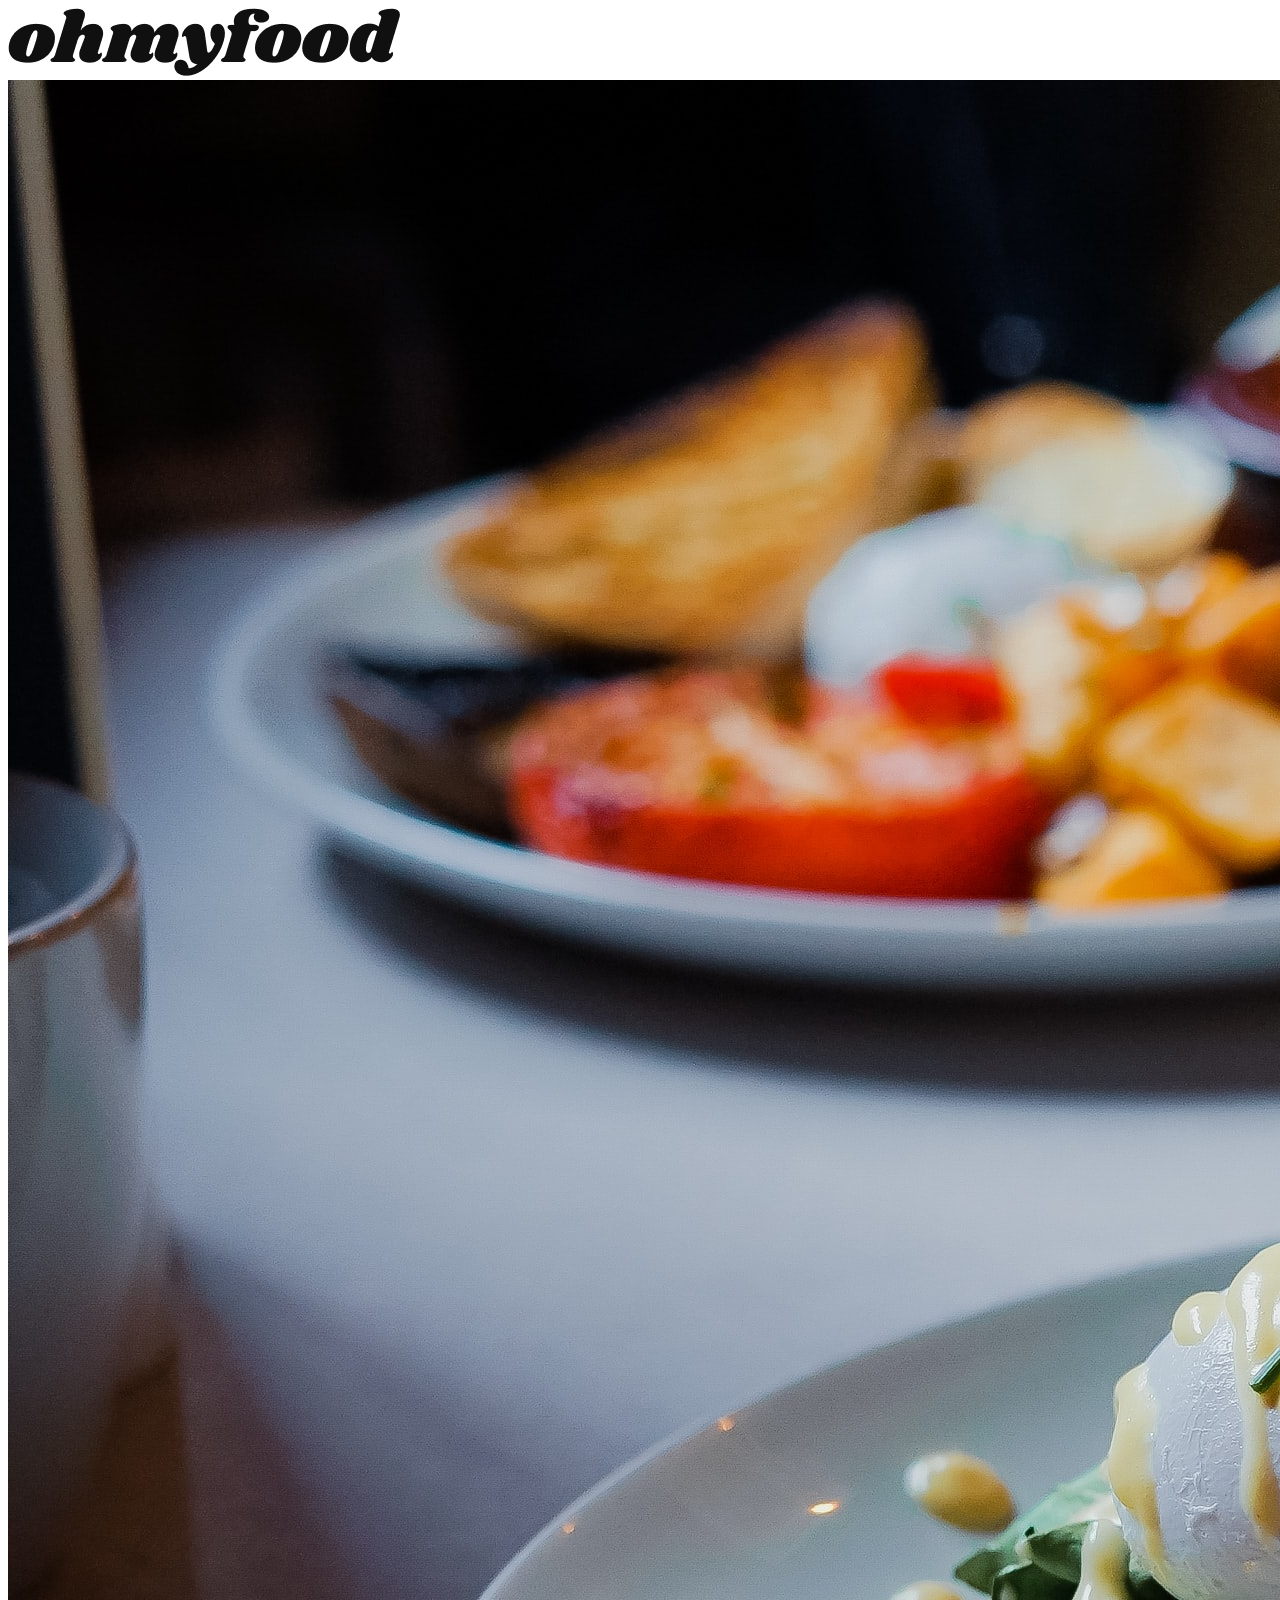
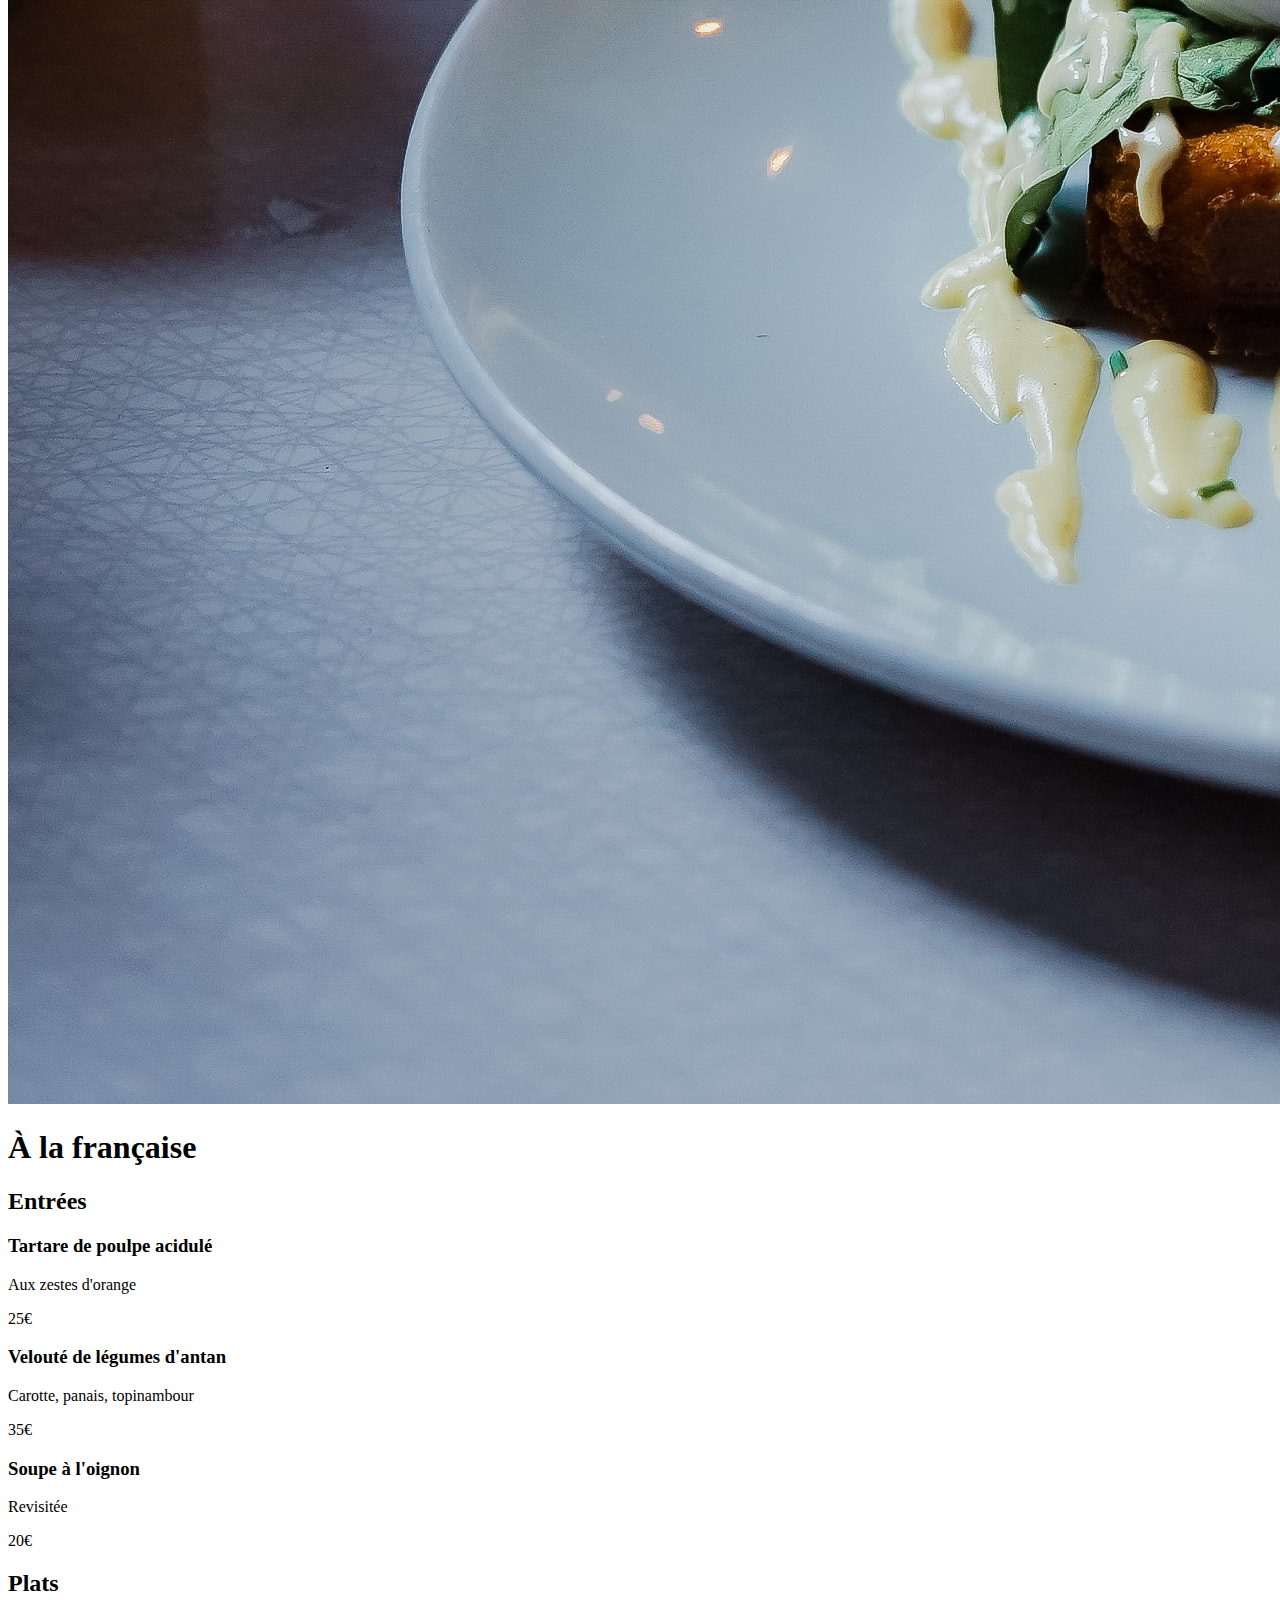
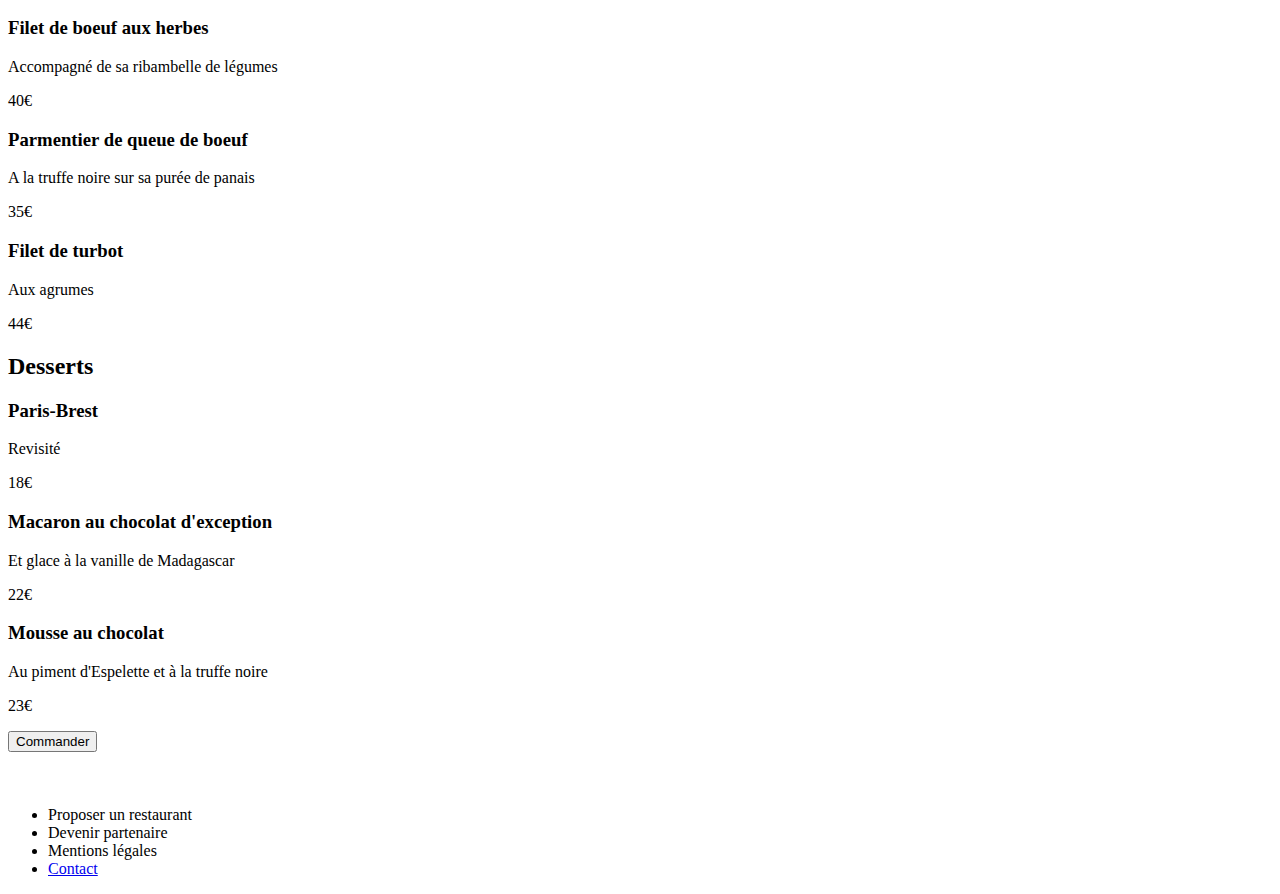
==== restaurants/alafrancaise.html @ 4776d536 "code du reste des pages menus + modifications des informations." ====
<!DOCTYPE html>
<html lang="fr">
  <head>
    <meta charset="UTF-8" />
    <meta http-equiv="X-UA-Compatible" content="IE=edge" />
    <meta name="viewport" content="width=device-width, initial-scale=1.0" />
    <title> A la française</title>
    <link rel="stylesheet" href="../assets/css/style.css" />
    <link rel="preconnect" href="https://fonts.googleapis.com" />
    <link rel="preconnect" href="https://fonts.gstatic.com" crossorigin />
    <link
      href="https://fonts.googleapis.com/css2?family=Raleway+Dots&family=Raleway:ital,wght@0,100..900;1,100..900&family=Roboto:ital,wght@0,100;0,300;0,400;0,500;0,700;0,900;1,100;1,300;1,400;1,500;1,700;1,900&display=swap"
      rel="stylesheet"
    />
    <link rel="preconnect" href="https://fonts.googleapis.com">
<link rel="preconnect" href="https://fonts.gstatic.com" crossorigin>
<link href="https://fonts.googleapis.com/css2?family=Raleway+Dots&family=Raleway:ital,wght@0,100..900;1,100..900&family=Roboto:ital,wght@0,100;0,300;0,400;0,500;0,700;0,900;1,100;1,300;1,400;1,500;1,700;1,900&family=Shrikhand&display=swap" rel="stylesheet">
    <link
      rel="stylesheet"
      href="https://cdnjs.cloudflare.com/ajax/libs/font-awesome/6.2.1/css/all.min.css"
      integrity="sha512-MV7K8+y+gLIBoVD59lQIYicR65iaqukzvf/nwasF0nqhPay5w/9lJmVM2hMDcnK1OnMGCdVK+iQrJ7lzPJQd1w=="
      crossorigin="anonymous"
      referrerpolicy="no-referrer"
    />
  </head>
  <body>
    <header class="header__menu">
        <a class="header__fleche" href="../index.html">
            <i class="fa-solid fa-arrow-left"></i>
        </a>
        <img class="header__img" src="../assets/Images et textes Ohmyfood/images/logo/ohmyfood.png" alt="logo" />
    </header>
    <main>
        <section class="banniere">
            <img class="banniere__img" src="../assets/Images et textes Ohmyfood/images/restaurants/toa-heftiba-DQKerTsQwi0-unsplash.jpg" alt="photo resaurant la palette">
        </section>

        <section class="menu">
            <div class="menu__titre">
                <h1 class="menu__titre--principal">À la française</h1>
                <div class="menu__titre--coeur">
                    <i class="fa-regular fa-heart coeur-vide"></i>
                    <i class="fa-solid fa-heart coeur-remplis"></i>
                </div>
            </div>

            <div class="section-menus apparition1">
                <div class="section-menus__titre">
                    <h2 class="section-menus__titre--txt">Entrées</h2>
                    <div class="section-menus__titre--surligner">

                    </div>
                </div>
                
                <article class="plat">
                    <div class="plat__description">
                        <h3 class="plat__description--titre">Tartare de poulpe acidulé</h3>
                        <p class="plat__description--soustitre">Aux zestes d'orange</p>
                    </div>
                    <p class="plat__prix">25€</p>
                    <div class="plat__validation">
                        <i class="fa-solid fa-circle-check"></i>
                    </div>
                </article>

                <article class="plat">
                    <div class="plat__description">
                        <h3 class="plat__description--titre">Velouté de légumes d'antan</h3>
                        <p class="plat__description--soustitre">Carotte, panais, topinambour</p>
                    </div>
                    <p class="plat__prix">35€</p>
                    <div class="plat__validation">
                        <i class="fa-solid fa-circle-check"></i>
                    </div>
                </article>

                <article class="plat">
                    <div class="plat__description">
                        <h3 class="plat__description--titre">Soupe à l'oignon</h3>
                        <p class="plat__description--soustitre">Revisitée </p>
                    </div>
                    <p class="plat__prix">20€</p>
                    <div class="plat__validation">
                        <i class="fa-solid fa-circle-check"></i>
                    </div>
                </article>
            </div>


            <div class="section-menus apparition2">
                <div class="section-menus__titre">
                    <h2 class="section-menus__titre--txt">Plats</h2>
                    <div class="section-menus__titre--surligner">

                    </div>
                </div>
                
                <article class="plat">
                    <div class="plat__description">
                        <h3 class="plat__description--titre">Filet de boeuf aux herbes</h3>
                        <p class="plat__description--soustitre">Accompagné de sa ribambelle de légumes</p>
                    </div>
                    <p class="plat__prix">40€</p>
                    <div class="plat__validation">
                        <i class="fa-solid fa-circle-check"></i>
                    </div>
                </article>

                <article class="plat">
                    <div class="plat__description">
                        <h3 class="plat__description--titre">Parmentier de queue de boeuf</h3>
                        <p class="plat__description--soustitre">A la truffe noire sur sa purée de panais</p>
                    </div>
                    <p class="plat__prix">35€</p>
                    <div class="plat__validation">
                        <i class="fa-solid fa-circle-check"></i>
                    </div>
                </article>

                <article class="plat">
                    <div class="plat__description">
                        <h3 class="plat__description--titre">Filet de turbot</h3>
                        <p class="plat__description--soustitre">Aux agrumes </p>
                    </div>
                    <p class="plat__prix">44€</p>
                    <div class="plat__validation">
                        <i class="fa-solid fa-circle-check"></i>
                    </div>
                </article>
            </div>

            <div class="section-menus apparition3">
                <div class="section-menus__titre">
                    <h2 class="section-menus__titre--txt"> Desserts</h2>
                    <div class="section-menus__titre--surligner">

                    </div>
                </div>
                
                <article class="plat">
                    <div class="plat__description">
                        <h3 class="plat__description--titre">Paris-Brest</h3>
                        <p class="plat__description--soustitre">Revisité</p>
                    </div>
                    <p class="plat__prix">18€</p>
                    <div class="plat__validation">
                        <i class="fa-solid fa-circle-check"></i>
                    </div>
                </article>

                <article class="plat">
                    <div class="plat__description">
                        <h3 class="plat__description--titre">Macaron au chocolat d'exception </h3>
                        <p class="plat__description--soustitre">Et glace à la vanille de Madagascar</p>
                    </div>
                    <p class="plat__prix">22€</p>
                    <div class="plat__validation">
                        <i class="fa-solid fa-circle-check"></i>
                    </div>
                </article>

                <article class="plat">
                    <div class="plat__description">
                        <h3 class="plat__description--titre">Mousse au chocolat </h3>
                        <p class="plat__description--soustitre">Au piment d'Espelette et à la truffe noire</p>
                    </div>
                    <p class="plat__prix"> 23€</p>
                    <div class="plat__validation">
                        <i class="fa-solid fa-circle-check"></i>
                    </div>
                </article>
            </div>
            
            <button class="btn-commander" href="#">Commander</button>
        </section>
    </main>
        <footer class="footer">
            <img
              class="footer__logo"
              src="../assets/Images et textes Ohmyfood/images/logo/ohmyfoodw.svg"
              alt="logowhite"
            />
            <ul class="footer__partie">
              <li class="footer__liste">
                <div class="footer__liste--icone">
                  <i class="fa-solid fa-utensils"></i>
                </div>
                Proposer un restaurant
              </li>
              <li class="footer__liste">
                <div class="footer__liste--icone">
                  <i class="fa-solid fa-handshake-angle"></i>
                </div>
                Devenir partenaire
              </li>
              <li class="footer__liste">Mentions légales</li>
              <li class="footer__liste">
                <a
                  class="footer__liste--contact"
                  href="mailto:contact@ohmyfood.com"
                >
                  Contact
                </a>
              </li>
            </ul>
          
    </footer>
  </body>
</html>
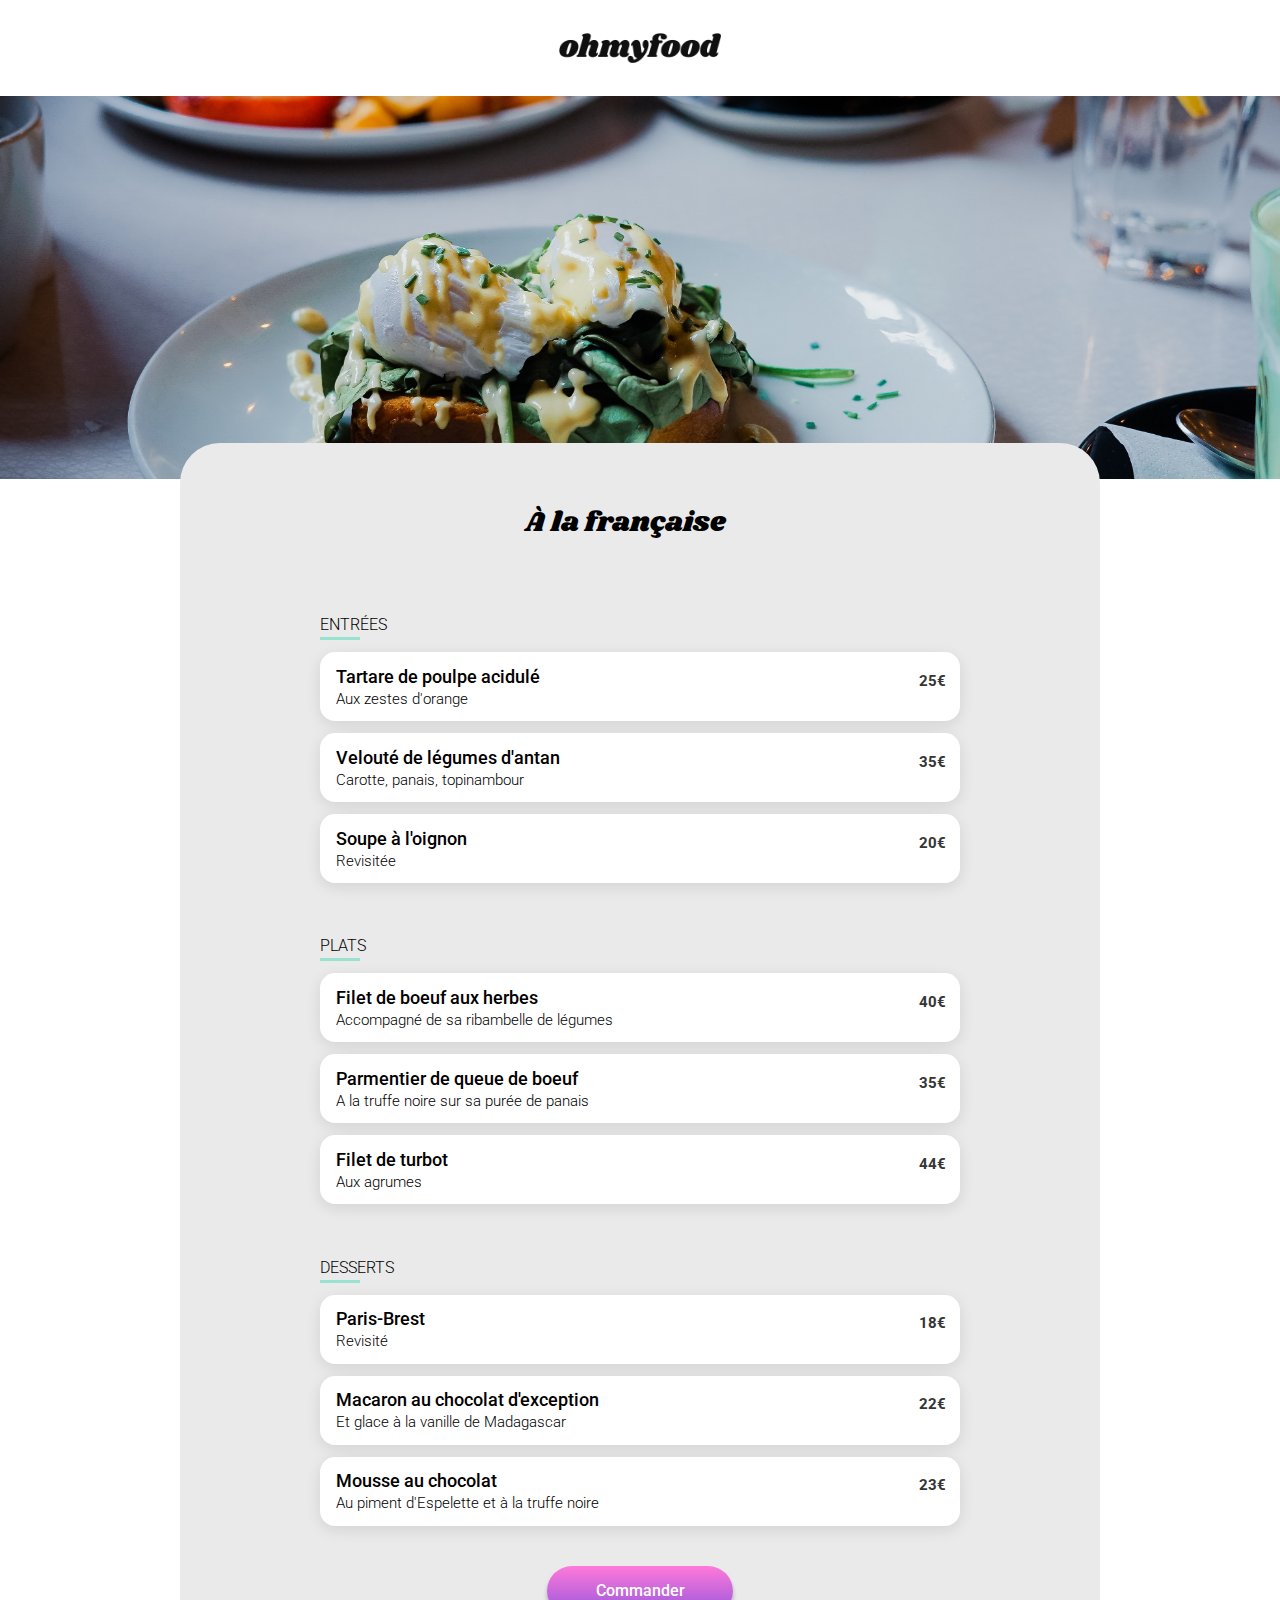
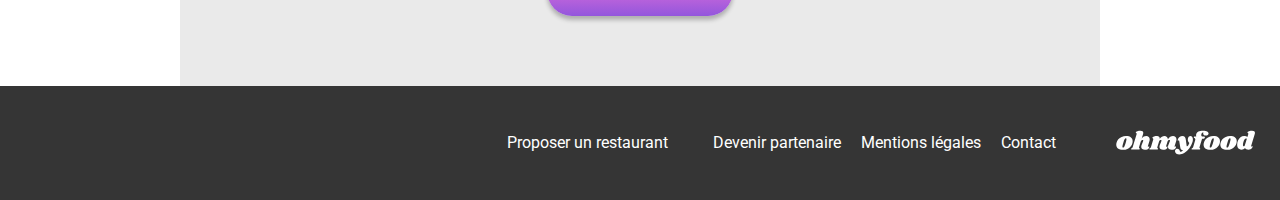
==== commit 0bec2ccd: "Modification des chemins pour les menus suite à des erreurs." ====
--- a/restaurants/alafrancaise.html
+++ b/restaurants/alafrancaise.html
@@ -5,7 +5,7 @@
     <meta http-equiv="X-UA-Compatible" content="IE=edge" />
     <meta name="viewport" content="width=device-width, initial-scale=1.0" />
     <title> A la française</title>
-    <link rel="stylesheet" href="../assets/css/style.css" />
+    <link rel="stylesheet" href="../assets/css/styles.css" />
     <link rel="preconnect" href="https://fonts.googleapis.com" />
     <link rel="preconnect" href="https://fonts.gstatic.com" crossorigin />
     <link
--- a/assets/css/styles.css
+++ b/assets/css/styles.css
@@ -0,0 +1,590 @@
+@charset "UTF-8";
+.header {
+  display: flex;
+  align-items: center;
+  justify-content: center;
+  width: 100%;
+  height: 63px;
+  position: relative;
+  z-index: 1;
+  box-shadow: 0px 2px 4px 0px rgba(0, 0, 0, 0.15);
+}
+.header__img {
+  width: 162px;
+  height: 30px;
+}
+
+body {
+  margin: 0;
+}
+
+/* Media queries*/
+/* ecran égal ou plus grand que 1024px */
+@media (min-width: 1024px) {
+  .header {
+    box-shadow: none;
+  }
+}
+.footer {
+  display: flex;
+  flex-direction: column;
+  gap: 8px;
+  background-color: rgb(53, 53, 53);
+  padding: 22px 25px;
+}
+.footer__liste {
+  display: flex;
+  gap: 14px;
+  color: rgb(255, 255, 255);
+  font-family: "Roboto", sans-serif;
+  font-weight: 400;
+}
+.footer__liste--icone {
+  width: 11px;
+  height: 13px;
+}
+.footer__liste--icone i {
+  font-size: 16px;
+}
+.footer__liste--contact {
+  color: rgb(255, 255, 255);
+  text-decoration: none;
+}
+.footer__partie {
+  display: flex;
+  flex-direction: column;
+  gap: 7px;
+  padding: 0;
+}
+.footer__logo {
+  width: 139px;
+  height: 27px;
+}
+
+/* Media queries*/
+/* ecran égal ou plus grand que 1024px */
+@media (min-width: 1024px) {
+  .footer {
+    align-items: center;
+    flex-direction: row-reverse;
+    height: 114px;
+    padding: 0 25px;
+    gap: 60px;
+  }
+  .footer__partie {
+    flex-direction: row;
+    gap: 20px;
+  }
+}
+.fonctionnement {
+  font-family: "Roboto", sans-serif;
+  padding: 0 20px;
+  margin: 50px 0px;
+}
+.fonctionnement__choix {
+  display: flex;
+  flex-direction: column;
+  align-items: center;
+  gap: 25px;
+}
+.fonctionnement__partie {
+  display: flex;
+  align-items: center;
+  background-color: rgb(246, 246, 246);
+  border-radius: 20px;
+  gap: 30px;
+  height: 72.38px;
+  width: 90%;
+  position: relative;
+  padding-left: 40px;
+  box-shadow: 0px 2px 4px 0px rgba(0, 0, 0, 0.15);
+}
+.fonctionnement__partie--numero {
+  background-color: rgb(147, 86, 220);
+  color: rgb(255, 255, 255);
+  width: 24px;
+  height: 24px;
+  display: flex;
+  justify-content: center;
+  align-items: center;
+  border-radius: 50%;
+  font-size: 14.18px;
+  font-weight: 500;
+  position: absolute;
+  left: -10px;
+}
+.fonctionnement__partie--icone {
+  color: rgb(126, 126, 126);
+}
+.fonctionnement__partie--icone:hover {
+  color: rgb(147, 86, 220);
+}
+
+/* Media queries*/
+/* ecran égal ou plus grand que 1024px */
+@media (min-width: 1024px) {
+  .fonctionnement__choix {
+    flex-direction: row;
+  }
+}
+.reservations {
+  display: flex;
+  flex-direction: column;
+  align-items: center;
+  padding: 20px 15px 50px 15px;
+  text-align: center;
+  font-family: "Roboto", sans-serif;
+  background-color: rgb(246, 246, 246);
+}
+.reservations__titre {
+  font-size: 24px;
+  margin: 20px 0px 0px 0px;
+}
+.reservations__soustitre {
+  font-size: 18px;
+  font-weight: 300;
+  margin: 10px 0px 20px 0px;
+}
+.reservations__button {
+  width: 218px;
+  height: 50px;
+  border-radius: 25px;
+  border: none;
+  background: linear-gradient(to bottom, rgb(255, 121, 218), rgb(147, 86, 220));
+  color: rgb(255, 255, 255);
+  font-weight: 500;
+  font-size: 16px;
+  transition: 0.5s;
+  box-shadow: 0px 4px 4px 0px rgba(0, 0, 0, 0.251);
+}
+.reservations__button:hover {
+  opacity: 0.9;
+  transform: scale(1.01);
+  box-shadow: 0px 8px 12px 2px rgb(180, 180, 180);
+}
+
+.restaurant {
+  font-family: "Roboto", sans-serif;
+  background-color: rgb(246, 246, 246);
+  padding: 40px 20px;
+}
+.restaurant__titre {
+  font-size: 24px;
+  font-weight: 700;
+}
+.restaurant__card {
+  display: flex;
+  flex-direction: column;
+  gap: 18px;
+}
+.restaurant__card--lien {
+  text-decoration: none;
+  color: rgb(0, 0, 0);
+  position: relative;
+}
+.restaurant__card--article {
+  display: flex;
+  flex-direction: column;
+}
+
+.article-new {
+  position: absolute;
+  right: 15px;
+  top: 15px;
+  background-color: rgb(153, 226, 208);
+  color: rgb(0, 135, 102);
+  width: 80px;
+  height: 29px;
+  display: flex;
+  justify-content: center;
+  align-items: center;
+  font-size: 14px;
+  font-weight: 500;
+  border-radius: 4px;
+}
+
+.article__img {
+  -o-object-fit: cover;
+     object-fit: cover;
+  width: 100%;
+  height: 187px;
+  border-radius: 20px 20px 0 0;
+}
+
+.article__container {
+  background-color: rgb(255, 255, 255);
+  border-radius: 0 0 20px 20px;
+  display: flex;
+  justify-content: space-between;
+  align-items: center;
+}
+
+.article__contenu {
+  padding: 0 20px;
+}
+.article__contenu--titre {
+  margin-bottom: 0;
+  font-size: 18px;
+  font-weight: 700;
+}
+.article__contenu--ville {
+  margin-top: 10px;
+  font-size: 17px;
+  font-weight: 300;
+}
+.article__contenu--coeur {
+  font-size: 28px;
+  width: 22px;
+  margin-right: 35px;
+  margin-bottom: 35px;
+}
+
+/* Media queries*/
+/* ecran égal ou plus grand que 1024px */
+@media (min-width: 1024px) {
+  .restaurant {
+    padding: 40px;
+  }
+  .restaurant__card--lien {
+    width: calc((100% - 50px) / 2);
+  }
+  .restaurant__card {
+    flex-direction: row;
+    flex-wrap: wrap;
+    gap: 50px;
+  }
+}
+.presentation {
+  display: flex;
+  justify-content: center;
+  align-items: center;
+  background-color: rgb(234, 234, 234);
+  font-family: "Roboto", sans-serif;
+  position: relative;
+  box-shadow: 0px 4px 4px 0px rgba(0, 0, 0, 0.25);
+}
+.presentation__icone {
+  margin-right: 20px;
+  color: rgb(53, 53, 53);
+}
+
+/* Media queries*/
+/* ecran égal ou plus grand que 1024px */
+@media (min-width: 1024px) {
+  .presentation {
+    box-shadow: none;
+  }
+}
+.fa-heart {
+  position: absolute;
+}
+
+.coeur-remplis {
+  opacity: 0;
+  transition: 1s;
+}
+
+.coeur-remplis:hover {
+  opacity: 1;
+  -webkit-background-clip: text;
+          background-clip: text;
+  color: transparent;
+  background-image: linear-gradient(193.33deg, #9356DC -11.44%, #FF79DA 123.93%);
+}
+
+.fa-heart {
+  position: absolute;
+}
+
+.coeur-remplis {
+  opacity: 0;
+  transition: 1s;
+}
+
+.coeur-remplis:hover {
+  opacity: 1;
+  -webkit-background-clip: text;
+          background-clip: text;
+  color: transparent;
+  background-image: linear-gradient(193.33deg, #9356DC -11.44%, #FF79DA 123.93%);
+}
+
+.header__menu {
+  display: flex;
+  justify-content: center;
+  align-items: center;
+  position: relative;
+  width: 100%;
+  height: 63px;
+}
+.header__menu__img {
+  text-align: center;
+  width: 162px;
+  height: 30px;
+}
+
+.header__fleche {
+  position: absolute;
+  left: 15px;
+  font-size: 18px;
+  color: rgb(53, 53, 53);
+}
+
+.banniere__img {
+  width: 100%;
+  height: 275px;
+  -o-object-fit: cover;
+     object-fit: cover;
+  position: relative;
+}
+
+.menu {
+  padding: 10px 13px;
+  background-color: rgb(234, 234, 234);
+  margin-top: -35px;
+  z-index: 1;
+  position: relative;
+  display: flex;
+  flex-direction: column;
+  align-items: center;
+  border-radius: 40px 40px 0 0;
+  justify-content: space-between;
+  gap: 40px;
+}
+.menu__titre {
+  display: flex;
+  align-items: center;
+  justify-content: space-between;
+  width: 100%;
+}
+.menu__titre--principal {
+  font-family: "Shrikhand", sans-serif;
+  font-size: 28px;
+  font-weight: 400;
+}
+.menu__titre--coeur {
+  position: absolute;
+  right: 60px;
+  top: 1.2em;
+  font-size: 25px;
+}
+
+.section-menus {
+  width: 100%;
+  gap: 12px;
+  display: flex;
+  flex-direction: column;
+}
+.section-menus__titre--txt {
+  font-family: "Roboto", sans-serif;
+  font-size: 16px;
+  font-weight: 300;
+  text-transform: uppercase;
+  margin-bottom: 3px;
+}
+.section-menus__titre--surligner {
+  width: 40px;
+  height: 3px;
+  background-color: rgb(153, 226, 208);
+}
+
+.apparition1 {
+  animation: apparition 2s ease-out 0s forwards;
+}
+
+.apparition2 {
+  animation: apparition 2s ease-out 1s forwards;
+}
+
+.apparition3 {
+  animation: apparition 2s ease-out 2s forwards;
+}
+
+@keyframes apparition {
+  0% {
+    opacity: 0;
+    margin-left: -30px;
+  }
+  50% {
+    opacity: 0.5;
+  }
+  100% {
+    opacity: 1;
+    margin-left: 10px;
+  }
+}
+.plat {
+  width: 100%;
+  height: 69px;
+  border-radius: 15.04px;
+  background-color: rgb(255, 255, 255);
+  box-sizing: border-box;
+  padding: 16px;
+  display: flex;
+  justify-content: space-between;
+  align-items: center;
+  position: relative;
+  font-family: "Roboto", sans-serif;
+  overflow: hidden;
+  box-shadow: 0px 4.01px 15.04px 0px rgba(0, 0, 0, 0.1);
+}
+.plat__description {
+  margin-right: 16px;
+  overflow: hidden;
+  white-space: nowrap;
+  text-overflow: ellipsis;
+}
+.plat__description--titre {
+  margin: 0;
+  padding-bottom: 3px;
+  font-size: 18px;
+  font-weight: 500;
+  overflow: hidden;
+  white-space: nowrap;
+  text-overflow: ellipsis;
+}
+.plat__description--soustitre {
+  margin: 0;
+  font-size: 15.04px;
+  font-weight: 300;
+  overflow: hidden;
+  white-space: nowrap;
+  text-overflow: ellipsis;
+}
+.plat__prix {
+  font-size: 15.04px;
+  font-weight: 700;
+  width: 25px;
+  height: 30px;
+  color: rgb(53, 53, 53);
+  transition: margin-right 1s ease;
+}
+.plat__validation {
+  position: absolute;
+  right: -59px;
+  opacity: 0;
+  background-color: #99E2D0;
+  height: 100%;
+  width: 59px;
+  border-radius: 0px 15px 15px 0px;
+  display: flex;
+  justify-content: center;
+  align-items: center;
+  color: white;
+  transition: right 1s ease, opacity 1s ease;
+}
+
+.plat:hover .plat__validation {
+  right: 0px;
+  opacity: 1;
+}
+
+.plat:hover .plat__prix {
+  margin-right: 60px;
+}
+
+.btn-commander {
+  width: 186px;
+  height: 50px;
+  border-radius: 25px;
+  border: none;
+  background: linear-gradient(to bottom, rgb(255, 121, 218), rgb(147, 86, 220));
+  color: rgb(255, 255, 255);
+  font-weight: 500;
+  font-size: 16px;
+  font-family: "Roboto", sans-serif;
+  margin-bottom: 30px;
+  box-shadow: 0px 4px 4px 0px rgba(0, 0, 0, 0.251);
+}
+
+.btn-commander:hover {
+  opacity: 0.9;
+  transform: scale(1.01);
+  box-shadow: 0px 8px 12px 2px rgb(180, 180, 180);
+  transition: 0.5s;
+}
+
+/* Media queries*/
+/* ecran égal ou plus grand que 1024px */
+@media (min-width: 1024px) {
+  .header__menu {
+    height: 96.34px;
+  }
+  .banniere__img {
+    height: 383px;
+  }
+  .menu {
+    width: 50%;
+    padding: 40px 140px;
+    margin: -40px auto 0px auto;
+  }
+  .menu__titre {
+    justify-content: center;
+    gap: 30px;
+  }
+  .menu__titre--coeur {
+    position: static;
+  }
+  .menu__titre .coeur-vide {
+    margin-top: -12px;
+  }
+  .menu__titre .coeur-remplis {
+    margin-top: -12px;
+  }
+}
+.loader {
+  position: fixed;
+  z-index: -2;
+  width: 100%;
+  height: 100vh;
+  background-color: rgb(147, 86, 220);
+  display: flex;
+  justify-content: center;
+  align-items: center;
+  animation: visibility 3s ease forwards;
+  opacity: 0;
+}
+.loader__texte {
+  font-size: 50px;
+  font-weight: 300;
+  font-family: "Shrikhand", sans-serif;
+  color: rgb(255, 255, 255);
+  letter-spacing: 3px;
+  animation: text 0.9s linear infinite;
+}
+
+@keyframes visibility {
+  0% {
+    opacity: 1;
+    z-index: 100;
+  }
+  50% {
+    opacity: 0.8;
+  }
+  90% {
+    opacity: 0.5;
+  }
+  100% {
+    opacity: 0;
+    z-index: 0;
+    display: none;
+  }
+}
+@keyframes text {
+  from {
+    opacity: 1;
+  }
+  to {
+    opacity: 0;
+  }
+}
+@keyframes appear {
+  from {
+    transform: translateY(20px);
+    opacity: 0;
+  }
+  to {
+    transform: translateY(0);
+    opacity: 1;
+  }
+}/*# sourceMappingURL=styles.css.map */